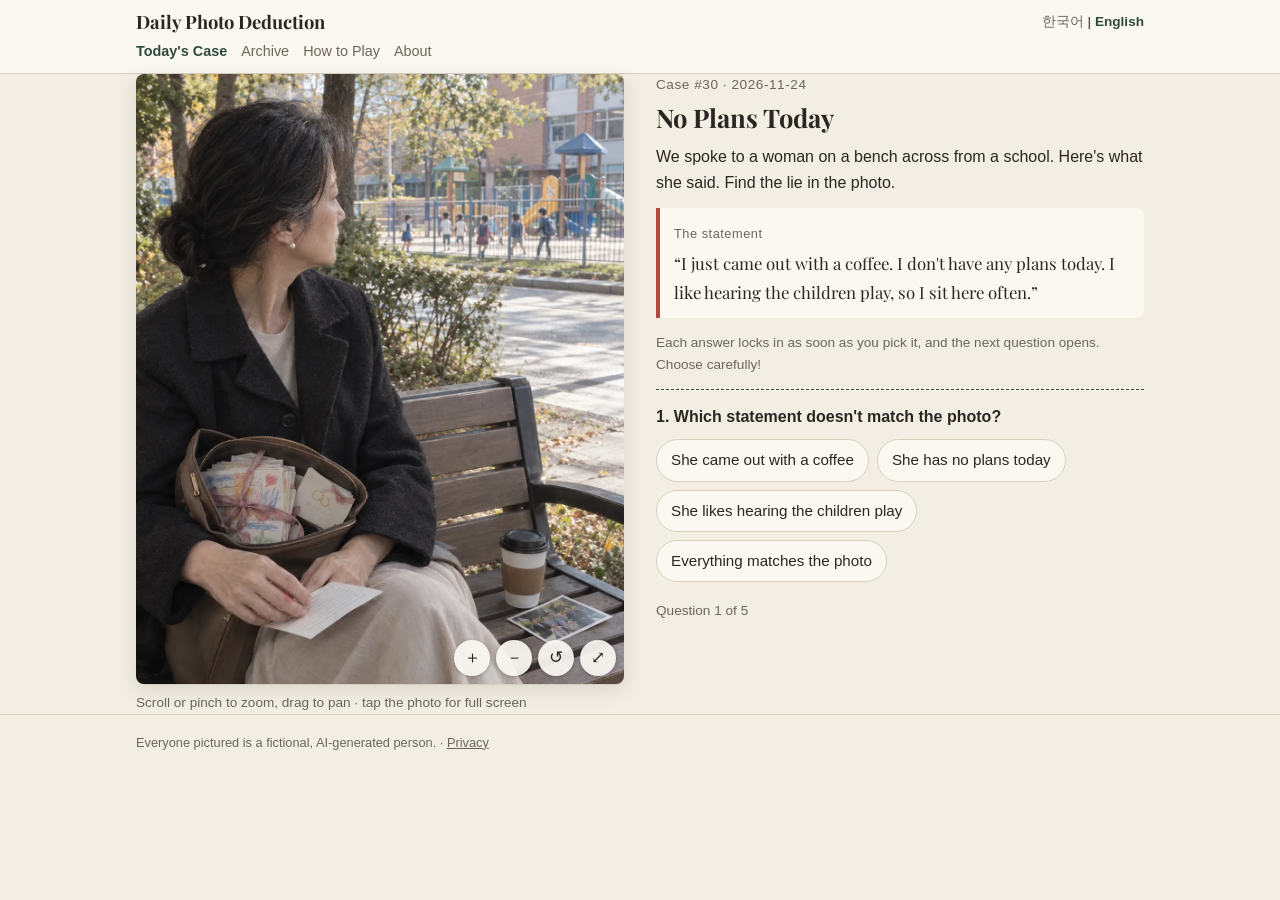
==== en/index.html @ bbfd2b35 "feat: 결과 화면에 '다음 사건 풀기' 버튼 + 수요 측정 이벤트 - 안 푼 공개 사건 중 가장 최근 것으로 이동, 다 풀었으면 안내 - GoatCounter 이벤트 case-" ====
<!doctype html>
<html lang="en">
<head>
<meta charset="utf-8">
<meta name="viewport" content="width=device-width, initial-scale=1">
<title>Daily Photo Deduction — A Daily Mystery in One Photo</title>
<meta name="description" content="One photo a day. Read the clues and work out who the person is and what they've been up to. A new case every day.">
<link rel="canonical" href="https://choi-kwan-u.github.io/Mystery-Game/en/">
<link rel="alternate" hreflang="ko" href="https://choi-kwan-u.github.io/Mystery-Game/ko/">
<link rel="alternate" hreflang="en" href="https://choi-kwan-u.github.io/Mystery-Game/en/">
<link rel="alternate" hreflang="x-default" href="https://choi-kwan-u.github.io/Mystery-Game/en/">
<meta property="og:type" content="website">
<meta property="og:site_name" content="Daily Photo Deduction">
<meta property="og:title" content="Daily Photo Deduction — A Daily Mystery in One Photo">
<meta property="og:description" content="One photo a day. Read the clues and work out who the person is and what they've been up to. A new case every day.">
<meta property="og:url" content="https://choi-kwan-u.github.io/Mystery-Game/en/">
<meta property="og:locale" content="en_US">
<meta property="og:locale:alternate" content="ko_KR">
<meta name="twitter:card" content="summary">
<link rel="icon" href="data:image/svg+xml,%3Csvg xmlns='http://www.w3.org/2000/svg' viewBox='0 0 100 100'%3E%3Ctext y='.9em' font-size='90'%3E🔎%3C/text%3E%3C/svg%3E">
<link rel="preconnect" href="https://fonts.googleapis.com">
<link rel="preconnect" href="https://fonts.gstatic.com" crossorigin>
<link rel="stylesheet" href="https://fonts.googleapis.com/css2?family=Playfair+Display:wght@700&display=swap">
<link rel="stylesheet" href="../css/style.css?v=202610202157">
</head>
<body data-page="game">
<header class="site-head">
  <div class="wrap">
    <a class="brand" href="index.html" data-i18n="site.name"></a>
    <span class="lang"><a data-lang="ko" href="../ko/">한국어</a> | <a data-lang="en" href="../en/">English</a></span>
    <nav class="nav">
      <a href="index.html" data-i18n="nav.today" aria-current="page"></a>
      <a href="archive.html" data-i18n="nav.archive"></a>
      <a href="how.html" data-i18n="nav.how"></a>
      <a href="about.html" data-i18n="nav.about"></a>
    </nav>
  </div>
</header>
<main class="wrap">
  <div class="notice" id="notice" role="status" data-i18n="game.loading"></div>
  <div class="layout" id="play" hidden>
    <section class="photo-col">
      <div class="viewer" id="viewer">
        <div class="stage" id="stage"><img id="photo" width="1080" height="1350" alt="" draggable="false"><div class="marks" id="marks"></div></div>
        <div class="zoom-ctl">
          <button type="button" data-zoom="in" data-i18n-aria="viewer.zoomIn">＋</button>
          <button type="button" data-zoom="out" data-i18n-aria="viewer.zoomOut">－</button>
          <button type="button" data-zoom="reset" data-i18n-aria="viewer.reset">↺</button>
          <button type="button" data-zoom="full" data-i18n-aria="viewer.full">⤢</button>
        </div>
      </div>
      <p class="hint small" id="hint" data-i18n="viewer.hint"></p>
      <div class="bubble" id="bubble" role="status" hidden></div>
    </section>
    <section class="q-col">
      <p class="case-no" id="caseNo"></p>
      <h1 id="caseTitle"></h1>
      <p class="intro" id="caseIntro"></p>
      <blockquote class="statement" id="caseStatement" hidden></blockquote>
      <p class="small" id="lockNote" data-i18n="q.lockNote"></p>
      <div id="questions"></div>
      <section id="result" hidden></section>
    </section>
  </div>
</main>
<footer class="site-foot">
  <div class="wrap"><span data-i18n="footer.text"></span> · <a href="privacy.html" data-i18n="nav.privacy"></a></div>
</footer>
<script src="../js/storage.js?v=202610202157"></script>
<script src="../js/i18n.js?v=202610202157"></script>
<script src="../js/app.js?v=202610202157"></script>
</body>
</html>
---- css/style.css ----
:root {
  --bg: #f3eee4;
  --paper: #fbf8f2;
  --ink: #2a2622;
  --muted: #6d655c;
  --line: #d8cfbf;
  --accent: #2f4a3a;
  --right: #3a7d44;
  --wrong: #b5483b;
  --title-font: "Playfair Display", Georgia, serif;
  --body-font: -apple-system, BlinkMacSystemFont, "Segoe UI", "Apple SD Gothic Neo", "Malgun Gothic", Roboto, sans-serif;
}
:lang(ko) { --title-font: "Nanum Myeongjo", "AppleMyungjo", serif; }

* { box-sizing: border-box; }
html { -webkit-text-size-adjust: 100%; }
body {
  margin: 0;
  background: var(--bg);
  color: var(--ink);
  font: 16px/1.6 var(--body-font);
  overflow-x: hidden;
}
body.no-scroll { overflow: hidden; }
h1, h2, h3, .brand { font-family: var(--title-font); font-weight: 700; line-height: 1.3; }
h1 { font-size: 1.6rem; margin: .2em 0 .4em; }
h2 { font-size: 1.25rem; margin: 1.6em 0 .5em; }
h3 { font-size: 1.05rem; margin: 1.2em 0 .5em; }
a { color: var(--accent); }
[hidden] { display: none !important; }

.wrap { max-width: 1040px; margin: 0 auto; padding: 0 16px; }

/* 헤더 */
.site-head { border-bottom: 1px solid var(--line); background: var(--paper); }
.site-head .wrap { display: flex; flex-wrap: wrap; align-items: center; gap: 6px 16px; padding-top: 10px; padding-bottom: 10px; }
.brand { color: var(--ink); text-decoration: none; font-size: 1.15rem; margin-right: auto; }
.lang { font-size: .85rem; white-space: nowrap; }
.lang a { color: var(--muted); text-decoration: none; }
.lang a[aria-current] { color: var(--accent); font-weight: 700; }
.nav { display: flex; flex-wrap: wrap; gap: 4px 14px; width: 100%; font-size: .9rem; }
.nav a { color: var(--muted); text-decoration: none; }
.nav a[aria-current] { color: var(--accent); font-weight: 700; }

main { padding: 20px 0 40px; }
.site-foot { border-top: 1px solid var(--line); color: var(--muted); font-size: .8rem; padding: 18px 0 28px; }
.site-foot a { color: var(--muted); }

.small { font-size: .85rem; color: var(--muted); }
.notice { background: var(--paper); border: 1px solid var(--line); border-radius: 10px; padding: 24px 16px; text-align: center; }

.btn {
  display: inline-block; margin-top: 12px; padding: 10px 18px; border-radius: 999px;
  border: 1.5px solid var(--accent); background: transparent; color: var(--accent);
  font: inherit; font-weight: 600; text-decoration: none; cursor: pointer;
}
.btn.primary { background: var(--accent); color: #fff; }

/* 게임 레이아웃: 모바일 사진 위 / 데스크톱 2열 */
.layout { display: grid; gap: 20px; }
@media (min-width: 820px) {
  .layout { grid-template-columns: minmax(0, 1fr) minmax(0, 1fr); gap: 32px; align-items: start; }
  .photo-col { position: sticky; top: 16px; }
}

.viewer {
  position: relative; overflow: hidden; border-radius: 8px;
  background: #ddd6ca; touch-action: none; user-select: none; -webkit-user-select: none;
  box-shadow: 0 1px 0 var(--line), 0 6px 20px rgba(42, 38, 34, .12);
  --s: 1;
}
.viewer.full {
  position: fixed; z-index: 50; left: 50%; top: 50%; transform: translate(-50%, -50%);
  width: min(100vw, 80vh); width: min(100vw, 80dvh); border-radius: 0;
  box-shadow: 0 0 0 100vmax #141210;
}
.stage { position: relative; transform-origin: 0 0; will-change: transform; }
.stage img { display: block; width: 100%; height: auto; pointer-events: none; -webkit-user-drag: none; }
.marks { position: absolute; inset: 0; pointer-events: none; }

.ring {
  position: absolute; aspect-ratio: 1; border-radius: 50%;
  transform: translate(-50%, -50%);
  border: calc(3px / var(--s)) solid var(--right);
  background: rgba(58, 125, 68, .14);
  display: flex; align-items: center; justify-content: center;
  color: #fff; font-weight: 700; font-size: calc(14px / var(--s));
  text-shadow: 0 0 3px #000;
}
.ring.active { box-shadow: 0 0 0 calc(4px / var(--s)) rgba(255, 255, 255, .8); }

.zoom-ctl { position: absolute; right: 8px; bottom: 8px; display: flex; gap: 6px; z-index: 2; }
.zoom-ctl button {
  width: 36px; height: 36px; border-radius: 50%; border: 0; cursor: pointer;
  background: rgba(251, 248, 242, .92); color: var(--ink); font-size: 1.05rem; line-height: 1;
  box-shadow: 0 1px 4px rgba(0, 0, 0, .25);
}
.hint { margin: 8px 0 0; }
.bubble {
  position: relative; margin-top: 14px; padding: 10px 14px; border-radius: 10px;
  background: var(--paper); border: 1px solid var(--line); font-size: .95rem;
}
.bubble::before {
  content: ""; position: absolute; top: -7px; left: 24px; width: 12px; height: 12px;
  background: var(--paper); border-left: 1px solid var(--line); border-top: 1px solid var(--line); transform: rotate(45deg);
}

/* 문제 */
.case-no { margin: 0; color: var(--muted); font-size: .85rem; letter-spacing: .04em; }
.intro { margin: 0 0 8px; }
.statement { margin: 12px 0; padding: 12px 14px; background: var(--paper); border-left: 4px solid var(--wrong); border-radius: 0 8px 8px 0; }
.statement p { margin: 4px 0 0; font-family: var(--title-font); font-size: 1.05rem; line-height: 1.7; }
.statement-label { font-size: .8rem; color: var(--muted); letter-spacing: .04em; }
.q { padding: 14px 0; border-top: 1px dashed var(--line); }
.ask { margin: 0 0 10px; font-weight: 700; }
.chips { display: flex; flex-wrap: wrap; gap: 8px; }
.chip {
  padding: 8px 14px; border-radius: 999px; border: 1.5px solid var(--line);
  background: var(--paper); color: var(--ink); font: inherit; font-size: .95rem; cursor: pointer;
}
.chip[aria-pressed="true"] { border-color: var(--accent); background: var(--accent); color: #fff; }
.chip:disabled { cursor: default; opacity: .6; }
.chip[aria-pressed="true"]:disabled { opacity: 1; }
.q.current { border-top-color: var(--accent); }
.progress { margin: 4px 0 0; }
.chip.right { opacity: 1; border-color: var(--right); background: var(--right); color: #fff; }
.chip.wrong { opacity: 1; border-color: var(--wrong); background: var(--wrong); color: #fff; text-decoration: line-through; }
.verdict { margin: 8px 0 0; font-weight: 700; font-size: .9rem; }
.verdict.ok { color: var(--right); }
.verdict.no { color: var(--wrong); }

/* 결과 */
.grade-card { text-align: center; background: var(--paper); border: 1px solid var(--line); border-radius: 12px; padding: 18px 12px; }
.grade-card p { margin: 2px 0; }
.grade { font-family: var(--title-font); font-size: 2rem; font-weight: 700; color: var(--accent); }
.score { font-weight: 700; }
.detective {
  background: var(--paper); border-left: 4px solid var(--accent); padding: 14px 16px; margin: 0;
  font-family: var(--title-font); font-size: 1.02rem; line-height: 1.8;
}
.tap-hint { margin: 10px 0 4px; font-size: .9rem; font-weight: 600; color: var(--accent); }
.share-msg { min-height: 1.2em; }
.share-text { width: 100%; font: inherit; font-size: .9rem; padding: 8px; border: 1px solid var(--line); border-radius: 8px; }
.countdown { font-variant-numeric: tabular-nums; font-weight: 700; color: var(--accent); }

/* 지난 사건 */
.archive { list-style: none; padding: 0; margin: 0; }
.archive a {
  display: flex; flex-wrap: wrap; align-items: center; gap: 4px 12px; padding: 14px 4px;
  border-bottom: 1px solid var(--line); color: var(--ink); text-decoration: none;
}
.archive .no { font-weight: 700; color: var(--accent); }
.archive .date { color: var(--muted); font-size: .85rem; }
.archive .title { flex: 1 1 100%; font-family: var(--title-font); font-weight: 700; order: 5; }
.badge { margin-left: auto; font-size: .8rem; padding: 2px 10px; border-radius: 999px; background: var(--accent); color: #fff; }
.badge.none { background: transparent; color: var(--muted); border: 1px solid var(--line); }
.tag { font-size: .75rem; color: var(--accent); border: 1px solid var(--accent); border-radius: 4px; padding: 0 6px; }

/* 기록 */
.stat-nums { display: grid; grid-template-columns: repeat(3, 1fr); gap: 8px; text-align: center; }
.stat { background: var(--paper); border: 1px solid var(--line); border-radius: 10px; padding: 12px 4px; }
.stat b { display: block; font-size: 1.6rem; color: var(--accent); }
.stat span { font-size: .8rem; color: var(--muted); }
.dist-row { display: grid; grid-template-columns: 5.5em 1fr 2em; align-items: center; gap: 8px; margin: 6px 0; font-size: .9rem; }
.track { height: 14px; background: var(--paper); border: 1px solid var(--line); border-radius: 4px; overflow: hidden; }
.bar { display: block; height: 100%; background: var(--accent); }
.count { text-align: right; font-variant-numeric: tabular-nums; }

.prose { max-width: 680px; }
.prose li { margin: 6px 0; }
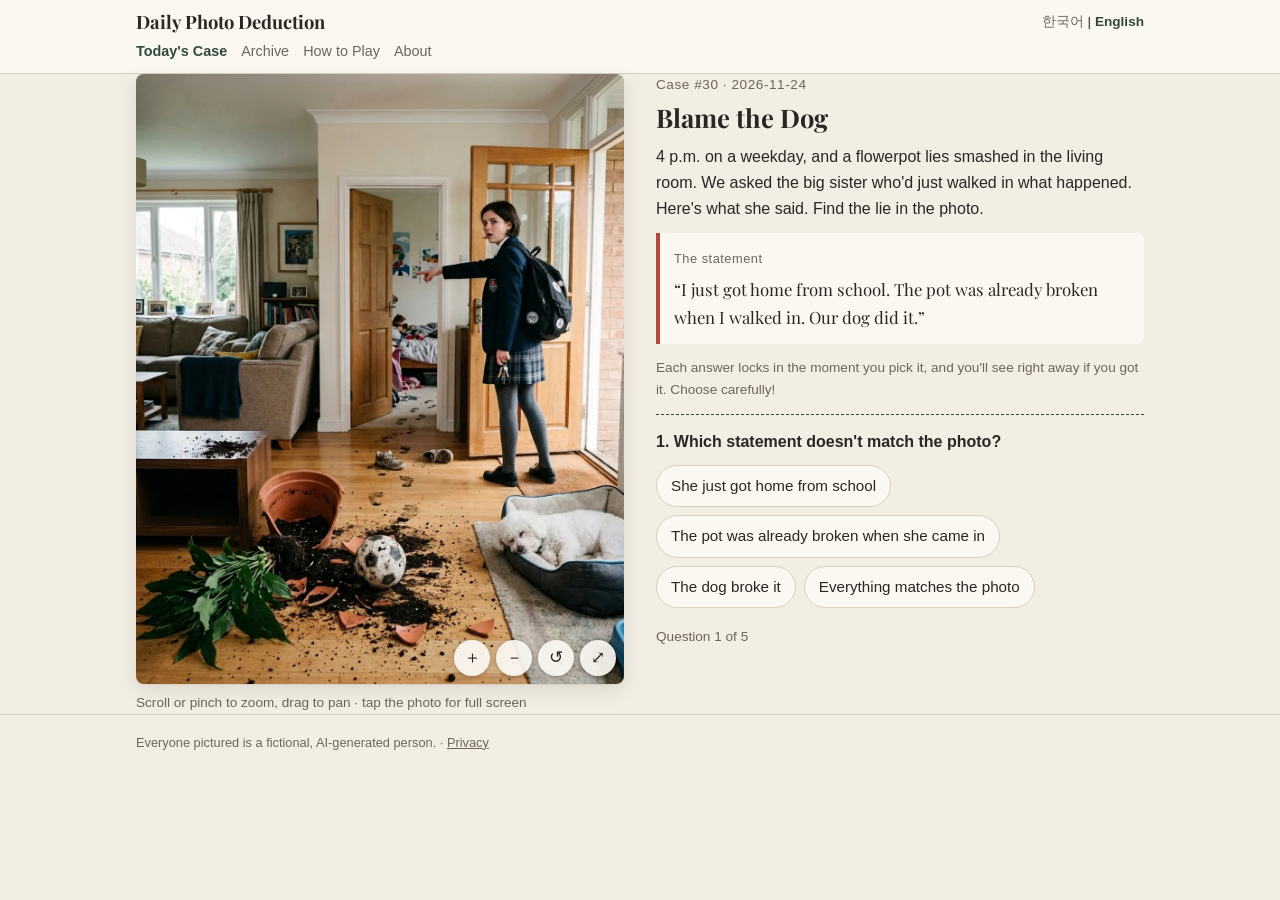
==== commit 4551e06c: "feat: 답을 고를 때마다 바로 정답·오답 표시 (고르면 잠기므로) - 결과 화면 전에도 답한 문제는 정답 칩·오답 칩·판정 문구 표시 - 잠금 안내·플레이 방법 문구(ko/en" ====
--- a/en/index.html
+++ b/en/index.html
@@ -21,7 +21,7 @@
 <link rel="preconnect" href="https://fonts.googleapis.com">
 <link rel="preconnect" href="https://fonts.gstatic.com" crossorigin>
 <link rel="stylesheet" href="https://fonts.googleapis.com/css2?family=Playfair+Display:wght@700&display=swap">
-<link rel="stylesheet" href="../css/style.css?v=202610202157">
+<link rel="stylesheet" href="../css/style.css?v=202610210741">
 </head>
 <body data-page="game">
 <header class="site-head">
@@ -66,8 +66,8 @@
 <footer class="site-foot">
   <div class="wrap"><span data-i18n="footer.text"></span> · <a href="privacy.html" data-i18n="nav.privacy"></a></div>
 </footer>
-<script src="../js/storage.js?v=202610202157"></script>
-<script src="../js/i18n.js?v=202610202157"></script>
-<script src="../js/app.js?v=202610202157"></script>
+<script src="../js/storage.js?v=202610210741"></script>
+<script src="../js/i18n.js?v=202610210741"></script>
+<script src="../js/app.js?v=202610210741"></script>
 </body>
 </html>
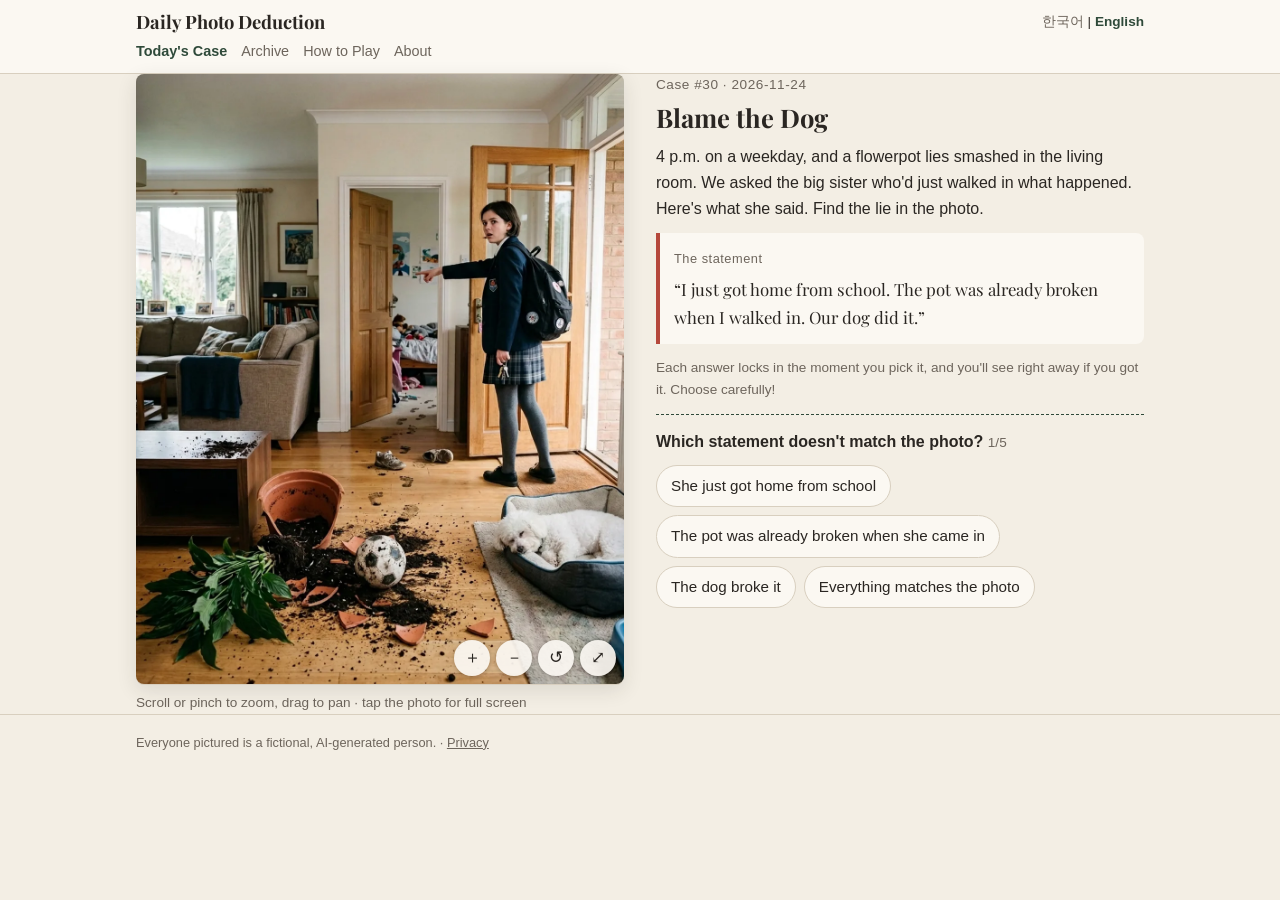
==== commit d3344396: "feat: 질문 문장 끝에 '1/5' 표시, 아래 진행 문구는 제거 Co-Authored-By: Claude Opus 5.5 <noreply@anthropic.com>" ====
--- a/en/index.html
+++ b/en/index.html
@@ -21,7 +21,7 @@
 <link rel="preconnect" href="https://fonts.googleapis.com">
 <link rel="preconnect" href="https://fonts.gstatic.com" crossorigin>
 <link rel="stylesheet" href="https://fonts.googleapis.com/css2?family=Playfair+Display:wght@700&display=swap">
-<link rel="stylesheet" href="../css/style.css?v=202610210741">
+<link rel="stylesheet" href="../css/style.css?v=202610210742">
 </head>
 <body data-page="game">
 <header class="site-head">
@@ -66,8 +66,8 @@
 <footer class="site-foot">
   <div class="wrap"><span data-i18n="footer.text"></span> · <a href="privacy.html" data-i18n="nav.privacy"></a></div>
 </footer>
-<script src="../js/storage.js?v=202610210741"></script>
-<script src="../js/i18n.js?v=202610210741"></script>
-<script src="../js/app.js?v=202610210741"></script>
+<script src="../js/storage.js?v=202610210742"></script>
+<script src="../js/i18n.js?v=202610210742"></script>
+<script src="../js/app.js?v=202610210742"></script>
 </body>
 </html>
--- a/css/style.css
+++ b/css/style.css
@@ -122,7 +122,7 @@
 .chip:disabled { cursor: default; opacity: .6; }
 .chip[aria-pressed="true"]:disabled { opacity: 1; }
 .q.current { border-top-color: var(--accent); }
-.progress { margin: 4px 0 0; }
+.qnum { font-weight: 400; font-size: .85em; color: var(--muted); white-space: nowrap; }
 .chip.right { opacity: 1; border-color: var(--right); background: var(--right); color: #fff; }
 .chip.wrong { opacity: 1; border-color: var(--wrong); background: var(--wrong); color: #fff; text-decoration: line-through; }
 .verdict { margin: 8px 0 0; font-weight: 700; font-size: .9rem; }
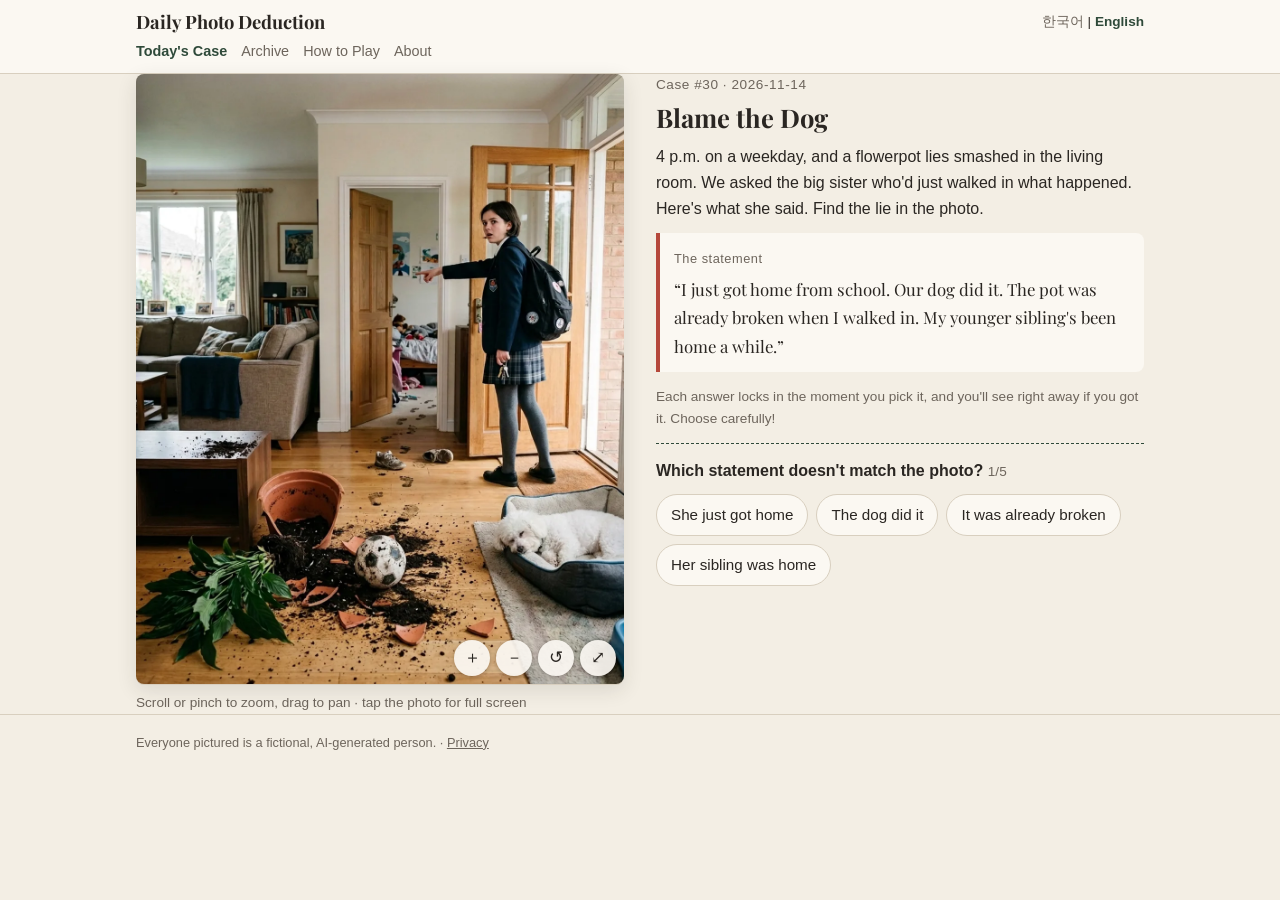
==== commit 411c2d40: "Merge: 문항 개편 2차 (fetch 브랜치 zip) Co-Authored-By: Claude Opus 5.5 <noreply@anthropic.com>" ====
--- a/en/index.html
+++ b/en/index.html
@@ -21,7 +21,7 @@
 <link rel="preconnect" href="https://fonts.googleapis.com">
 <link rel="preconnect" href="https://fonts.gstatic.com" crossorigin>
 <link rel="stylesheet" href="https://fonts.googleapis.com/css2?family=Playfair+Display:wght@700&display=swap">
-<link rel="stylesheet" href="../css/style.css?v=202610210742">
+<link rel="stylesheet" href="../css/style.css?v=202610220900">
 </head>
 <body data-page="game">
 <header class="site-head">
@@ -66,8 +66,8 @@
 <footer class="site-foot">
   <div class="wrap"><span data-i18n="footer.text"></span> · <a href="privacy.html" data-i18n="nav.privacy"></a></div>
 </footer>
-<script src="../js/storage.js?v=202610210742"></script>
-<script src="../js/i18n.js?v=202610210742"></script>
-<script src="../js/app.js?v=202610210742"></script>
+<script src="../js/storage.js?v=202610220900"></script>
+<script src="../js/i18n.js?v=202610220900"></script>
+<script src="../js/app.js?v=202610220900"></script>
 </body>
 </html>
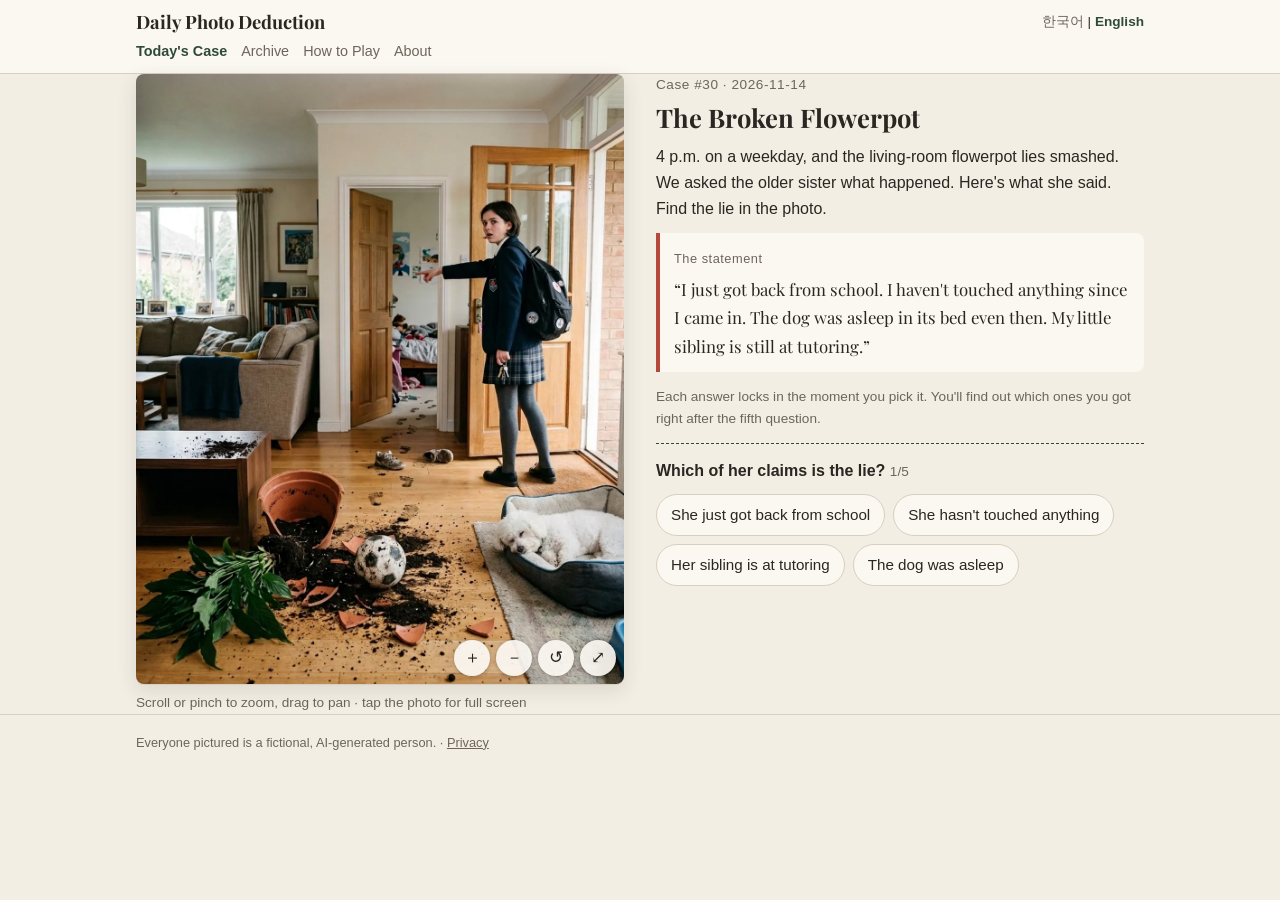
==== commit 7a922363: "Merge: 정답 일괄 공개 + 문항 전면 재작성 Co-Authored-By: Claude Fable 5.1 <noreply@anthropic.com>" ====
--- a/en/index.html
+++ b/en/index.html
@@ -21,7 +21,7 @@
 <link rel="preconnect" href="https://fonts.googleapis.com">
 <link rel="preconnect" href="https://fonts.gstatic.com" crossorigin>
 <link rel="stylesheet" href="https://fonts.googleapis.com/css2?family=Playfair+Display:wght@700&display=swap">
-<link rel="stylesheet" href="../css/style.css?v=202610220900">
+<link rel="stylesheet" href="../css/style.css?v=202610231416">
 </head>
 <body data-page="game">
 <header class="site-head">
@@ -66,8 +66,8 @@
 <footer class="site-foot">
   <div class="wrap"><span data-i18n="footer.text"></span> · <a href="privacy.html" data-i18n="nav.privacy"></a></div>
 </footer>
-<script src="../js/storage.js?v=202610220900"></script>
-<script src="../js/i18n.js?v=202610220900"></script>
-<script src="../js/app.js?v=202610220900"></script>
+<script src="../js/storage.js?v=202610231416"></script>
+<script src="../js/i18n.js?v=202610231416"></script>
+<script src="../js/app.js?v=202610231416"></script>
 </body>
 </html>
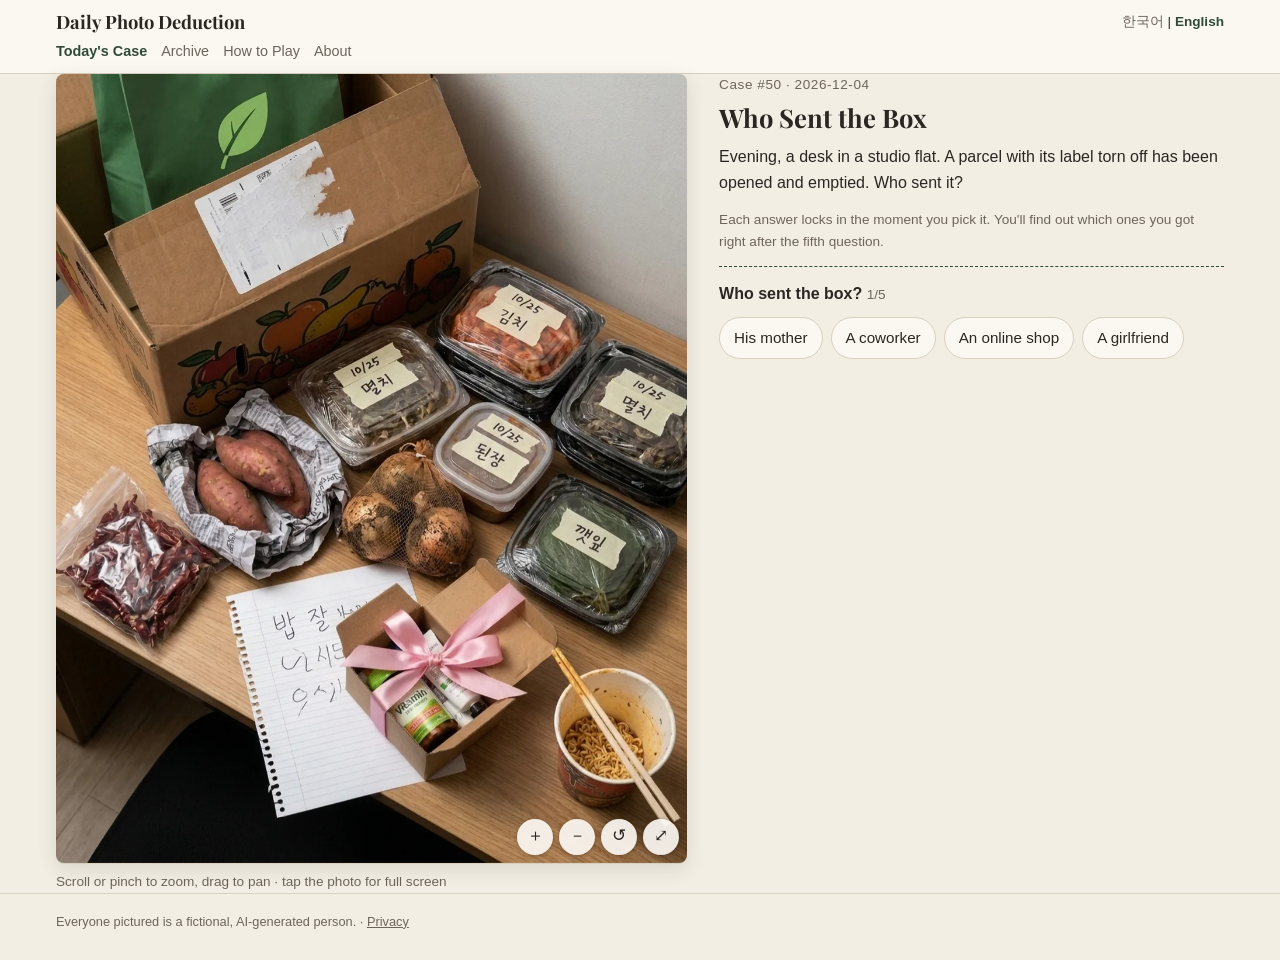
==== commit 5a8517cd: "feat: 결과 화면 — '다음 사건' 이동 버튼 제거하고 카운트다운 아래 '지난 사건 풀어 보기' 링크, 후원 버튼(연결 없음, 소개 페이지 #donate로), 넓은 화면에서 사" ====
--- a/en/index.html
+++ b/en/index.html
@@ -21,7 +21,7 @@
 <link rel="preconnect" href="https://fonts.googleapis.com">
 <link rel="preconnect" href="https://fonts.gstatic.com" crossorigin>
 <link rel="stylesheet" href="https://fonts.googleapis.com/css2?family=Playfair+Display:wght@700&display=swap">
-<link rel="stylesheet" href="../css/style.css?v=202610231416">
+<link rel="stylesheet" href="../css/style.css?v=202610232023">
 </head>
 <body data-page="game">
 <header class="site-head">
@@ -66,8 +66,8 @@
 <footer class="site-foot">
   <div class="wrap"><span data-i18n="footer.text"></span> · <a href="privacy.html" data-i18n="nav.privacy"></a></div>
 </footer>
-<script src="../js/storage.js?v=202610231416"></script>
-<script src="../js/i18n.js?v=202610231416"></script>
-<script src="../js/app.js?v=202610231416"></script>
+<script src="../js/storage.js?v=202610232023"></script>
+<script src="../js/i18n.js?v=202610232023"></script>
+<script src="../js/app.js?v=202610232023"></script>
 </body>
 </html>
--- a/css/style.css
+++ b/css/style.css
@@ -29,7 +29,7 @@
 a { color: var(--accent); }
 [hidden] { display: none !important; }
 
-.wrap { max-width: 1040px; margin: 0 auto; padding: 0 16px; }
+.wrap { max-width: 1200px; margin: 0 auto; padding: 0 16px; }
 
 /* 헤더 */
 .site-head { border-bottom: 1px solid var(--line); background: var(--paper); }
@@ -45,6 +45,8 @@
 main { padding: 20px 0 40px; }
 .site-foot { border-top: 1px solid var(--line); color: var(--muted); font-size: .8rem; padding: 18px 0 28px; }
 .site-foot a { color: var(--muted); }
+.more-link { display: block; margin-top: 6px; }
+.btn.donate { margin-top: 14px; background: #f3e6c8; border-color: #e0c98f; }
 
 .small { font-size: .85rem; color: var(--muted); }
 .notice { background: var(--paper); border: 1px solid var(--line); border-radius: 10px; padding: 24px 16px; text-align: center; }
@@ -59,7 +61,7 @@
 /* 게임 레이아웃: 모바일 사진 위 / 데스크톱 2열 */
 .layout { display: grid; gap: 20px; }
 @media (min-width: 820px) {
-  .layout { grid-template-columns: minmax(0, 1fr) minmax(0, 1fr); gap: 32px; align-items: start; }
+  .layout { grid-template-columns: minmax(0, 5fr) minmax(0, 4fr); gap: 32px; align-items: start; }
   .photo-col { position: sticky; top: 16px; }
 }
 
